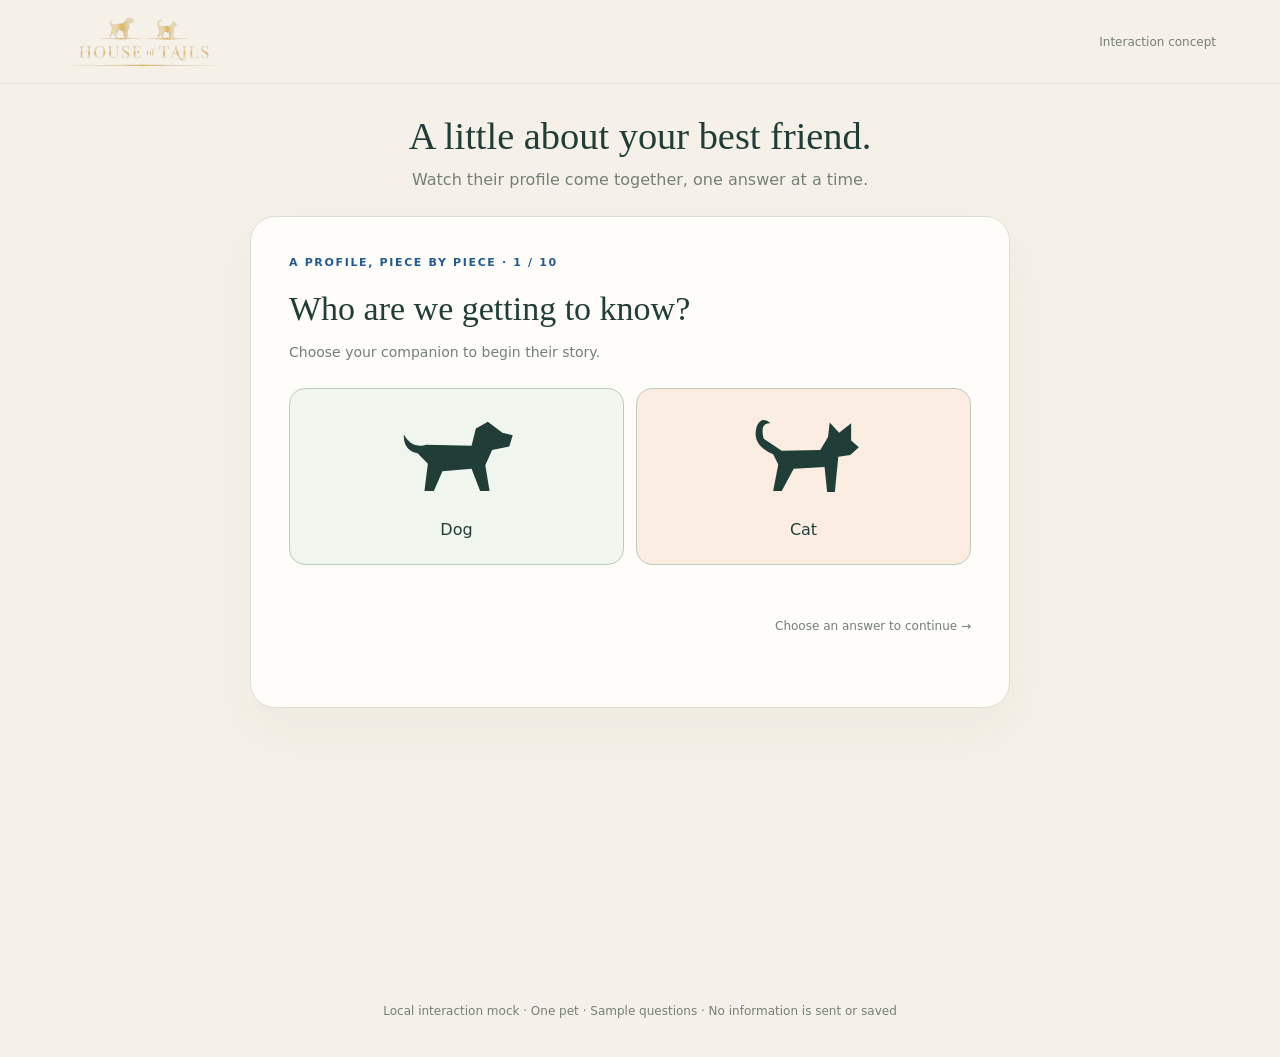
==== design-concepts/scroll-quiz-mock.html @ 5dd3662e "Publish scroll quiz interaction mock" ====
<!doctype html>
<html lang="en">
<meta charset="utf-8">
<meta name="viewport" content="width=device-width,initial-scale=1">
<title>House of Tails — A profile, piece by piece</title>
<style>
:root{--ink:#203e37;--muted:#738078;--blue:#205993;--paper:#fffdf9;--line:#d8dfd5;--ease:cubic-bezier(.22,.8,.25,1)}
*{box-sizing:border-box}body{margin:0;background:#f6f1e8;color:var(--ink);font:16px/1.5 system-ui,sans-serif}button,input,select{font:inherit}button{cursor:pointer}button:disabled{cursor:default}button:focus-visible,input:focus-visible,select:focus-visible{outline:3px solid #8aafd0;outline-offset:4px}header{height:84px;display:flex;align-items:center;justify-content:space-between;padding:16px 5vw;border-bottom:1px solid #e4dfd5}header img{width:160px}header span{font-size:12px;color:var(--muted)}h1,h2{font:400 36px/1.15 Georgia,serif;margin:0}h1{font-size:clamp(28px,3vw,42px)}.intro{text-align:center;padding:30px 16px 24px}.intro p{color:var(--muted);margin:10px 0 0}.layout{display:grid;grid-template-columns:240px minmax(0,760px);gap:32px;max-width:1100px;margin:0 auto;padding:0 24px 50px;align-items:start}.rail-title{font-size:11px;letter-spacing:.14em;text-transform:uppercase;color:var(--muted);margin:0 0 12px}.tiles{display:grid;gap:7px}.tile{position:relative;display:flex;align-items:center;gap:10px;text-align:left;border:1px solid transparent;border-radius:13px;padding:10px 12px;background:transparent;color:var(--muted);min-height:51px;transition:background .4s,border-color .4s}.tile.current{background:#edece4;border-color:#d1d9cd;color:var(--ink)}.tile.complete{background:#fffdf9;border-color:var(--line);color:var(--ink)}.number{display:grid;place-items:center;width:25px;height:25px;border:1px solid #c9d2c6;border-radius:50%;flex-shrink:0;font-size:11px}.complete .number{background:#dfeee1;color:#356b4c;border-color:#dfeee1}.tile strong{display:block;font-size:12px;font-weight:650}.tile small{display:block;font-size:12px;max-width:162px;overflow:hidden;text-overflow:ellipsis;white-space:nowrap}.tile:not(.complete) small{display:none}.stage{position:relative;min-height:450px}.card{position:relative;width:100%;background:var(--paper);border:1px solid var(--line);border-radius:25px;padding:38px;box-shadow:0 22px 55px #203e370b;transform-origin:top left;will-change:transform,opacity}.eyebrow{font-size:11px;text-transform:uppercase;letter-spacing:.15em;color:var(--blue);margin:0 0 17px;font-weight:750}.card h2{font-size:clamp(25px,3vw,34px);max-width:590px}.help{color:var(--muted);font-size:14px;margin:14px 0 25px}.choices{display:grid;grid-template-columns:1fr 1fr;gap:12px}.choice{border:1px solid #bdcbbd;border-radius:16px;background:#f0f5ed;padding:22px;color:var(--ink);min-height:78px;transition:transform .2s,box-shadow .2s,background .2s}.choice:nth-child(even){background:#fbede1}.choice:hover{transform:translateY(-3px);box-shadow:0 9px 20px #203e3710}.choice.selected{border:2px solid var(--blue);background:#e7eff8}.species svg{width:120px;height:95px;display:block;margin:auto auto 12px;fill:var(--ink)}.field{display:block;font-size:13px;font-weight:650;margin:20px 0}.field input,.field select{display:block;width:100%;padding:14px;border-radius:10px;border:1px solid #aab9ac;background:white;color:var(--ink);margin-top:8px}.actions{display:flex;align-items:center;justify-content:space-between;gap:12px;margin-top:28px}.next,.restart{padding:13px 22px;border:0;border-radius:11px;background:var(--blue);color:white;font-weight:700}.back{border:0;background:transparent;color:var(--muted);padding:12px 0}.hint{font-size:12px;color:var(--muted);margin:18px 0 0}.error{color:#9a4133;font-size:13px;min-height:20px;margin:8px 0 0}.paw-stamp{position:absolute;right:8px;top:-14px;width:35px;height:35px;fill:#476f56;pointer-events:none;z-index:5}.progress{height:3px;background:#dedfd3;margin:18px 0 8px;border-radius:8px;overflow:hidden}.progress i{display:block;height:100%;background:#88a889;transition:width .65s var(--ease)}#count{font-size:12px;color:var(--muted)}.review{display:grid;grid-template-columns:1fr 1.4fr;gap:8px;font-size:14px;margin:22px 0}.review dt{color:var(--muted)}.review dd{margin:0}.review-note{padding:16px;background:#edf3ed;border-radius:12px;font-size:14px}.rail-note{font-size:11px;color:var(--muted);margin-top:15px}.footer{font-size:12px;color:var(--muted);text-align:center;padding:10px 20px 25px}button[aria-disabled=true]{cursor:default}
@media(max-width:760px){header{height:64px}header img{width:125px}.intro{padding:22px 16px}.intro p{font-size:13px}.layout{display:flex;flex-direction:column;padding:0 16px 30px;gap:18px}.rail{width:100%}.rail-title,.rail-note{display:none}.tiles{display:flex;overflow-x:auto;gap:7px;padding:4px 0 8px}.tile{flex:0 0 115px;padding:8px;min-height:58px}.tile small{max-width:68px}.tile strong{font-size:11px}.progress{margin:4px 0}.stage{width:100%;min-height:440px}.card{padding:25px 22px}.species svg{width:85px;height:75px}.choice{padding:15px}.help{font-size:13px}.hint{font-size:11px}.card h2{font-size:27px}}
@media(prefers-reduced-motion:reduce){*,*::before,*::after{animation:none!important;transition:none!important;scroll-behavior:auto!important}}
.is-intro .rail{visibility:hidden;pointer-events:none}
.is-intro .stage{transform:translateX(-136px)}
@media(max-width:760px){.is-intro .rail{display:none}.is-intro .stage{transform:none}}
</style>
<header><img src="../house-of-tails-breed-science-theme/assets/house-of-tails-logo-primary-dog-cat-horizontal.svg" alt="House of Tails"><span>Interaction concept</span></header>
<div class="intro"><h1>A little about your best friend.</h1><p>Watch their profile come together, one answer at a time.</p></div>
<main class="layout is-intro"><aside class="rail" aria-label="Your answers"><p class="rail-title">Your pet's story</p><nav class="tiles" id="tiles" aria-label="Questions"></nav><div class="progress"><i id="fill"></i></div><span id="count" aria-live="polite"></span><p class="rail-note">Your answers collect here. Select any completed tile to make a change.</p></aside><div class="stage" id="stage"></div></main>
<p class="footer">Local interaction mock · One pet · Sample questions · No information is sent or saved</p>
<script>
const questions=[
 {key:'species',title:'Pet type',heading:'Who are we getting to know?',help:'Choose your companion to begin their story.',options:['Dog','Cat']},
 {key:'name',title:'Name',heading:'What should we call them?',help:'Every good story starts with a name.',type:'text',placeholder:'Your pet’s name'},
 {key:'sex',title:'Sex',heading:'Is {pet} male or female?',help:'A little more about your companion.',options:['Male','Female']},
 {key:'age',title:'Age',heading:'How old is {pet}?',help:'For this concept, enter their age in years.',type:'number',placeholder:'Age in years'},
 {key:'breed',title:'Breed',heading:'What breed is {pet}?',help:'This prototype uses a short sample list.',type:'breed'},
 {key:'weight',title:'Weight',heading:'How much does {pet} weigh?',help:'Enter their weight in pounds for this concept.',type:'number',placeholder:'Weight in lb'},
 {key:'neutered',title:'Spayed / neutered',heading:'Has {pet} been spayed or neutered?',help:'Choose whichever answer fits.',options:['Yes','No','Not sure']},
 {key:'body',title:'Body condition',heading:'How would you describe {pet}?',help:'Placeholder choices for the interaction mock; the real quiz uses the body-condition illustrations.',options:['Lean','Ideal','Above ideal']},
 {key:'conditions',title:'Conditions',heading:'Any diagnosed conditions?',help:'Sample choices only. Select all that apply, then continue.',options:['None','Joint condition','Digestive condition','Other'],multiple:true},
 {key:'medications',title:'Medications',heading:'Does {pet} take medication?',help:'A short sample for this concept.',options:['No medication','Yes','Not sure']}
];
const answers={},stage=document.querySelector('#stage'),tiles=document.querySelector('#tiles');let current=0,busy=false;
const reduced=()=>matchMedia('(prefers-reduced-motion: reduce)').matches;
const escape=s=>String(s).replace(/[&<>"']/g,c=>({'&':'&amp;','<':'&lt;','>':'&gt;','"':'&quot;',"'":'&#39;'}[c]));
const animal=s=>s==='Dog'?'<svg viewBox="0 0 140 100" aria-hidden="true"><path d="M24 44Q7 40 8 22Q17 39 34 34L87 35L92 15L106 7L123 20L135 23L131 36L111 40L103 58L108 88L97 88L87 62L53 65L43 88L32 88L36 56Z"/></svg>':'<svg viewBox="0 0 140 100" aria-hidden="true"><path d="M34 45Q8 34 15 12Q21 0 31 9Q18 8 23 27L44 41L89 40L98 25L100 8L111 20L125 9L125 29L134 37L124 46L110 48L106 89L97 89L94 60L58 62L44 88L34 88L40 57Z"/></svg>';
function renderRail(){tiles.innerHTML=questions.map((q,i)=>'<button type="button" class="tile '+(answers[q.key]!==undefined?'complete ':'')+(i===current?'current':'')+'" data-go="'+i+'" aria-disabled="'+(answers[q.key]===undefined&&i!==current)+'" '+(i===current?'aria-current="step"':'')+'><span class="number">'+(answers[q.key]!==undefined?'✓':i+1)+'</span><span><strong>'+q.title+'</strong><small>'+escape(answers[q.key]??'')+'</small></span></button>').join('');document.querySelector('#fill').style.width=Object.keys(answers).length/questions.length*100+'%';document.querySelector('#count').textContent=Object.keys(answers).length+' of '+questions.length+' answers collected';}
function makeCard(index){const el=document.createElement('section');el.className='card';if(index===questions.length){el.innerHTML='<p class="eyebrow">Their story, together</p><h2>'+escape(answers.name||'Your pet')+'’s profile</h2><dl class="review">'+questions.map(q=>'<dt>'+q.title+'</dt><dd>'+escape(answers[q.key])+'</dd>').join('')+'</dl><p class="review-note">You can revisit any answer on the left before finishing.</p><form><label class="field">Email address<input type="email" required placeholder="you@example.com" autocomplete="email"></label><div class="actions"><button type="button" class="back" data-back>← Back</button><button class="next">Finish preview</button></div><p class="hint">This demo does not submit your email or calculate a recommendation.</p></form>';el.querySelector('form').onsubmit=e=>{e.preventDefault();el.querySelector('form').innerHTML='<p class="review-note" role="status">✓ Preview complete. Your pet’s story is ready.</p><button type="button" class="restart">Try again</button>';el.querySelector('.restart').onclick=()=>location.reload();};}
else{const q=questions[index],value=answers[q.key];let controls='';if(q.options)controls='<div class="choices">'+q.options.map(o=>'<button type="button" class="choice '+(q.key==='species'?'species ':'')+((q.multiple?value?.split(', ').includes(o):value===o)?'selected':'')+'" aria-pressed="'+Boolean(q.multiple?value?.split(', ').includes(o):value===o)+'" data-choice="'+o+'">'+(q.key==='species'?animal(o):'')+o+'</button>').join('')+'</div>';else if(q.type==='breed')controls='<label class="field">Breed<select required><option value="">Choose a breed</option>'+((answers.species==='Cat')?['Persian','Siamese','Domestic shorthair','Mixed / unknown']:['Golden Retriever','Labrador Retriever','Beagle','Mixed / unknown']).map(o=>'<option '+(value===o?'selected':'')+'>'+o+'</option>').join('')+'</select></label>';else controls='<label class="field">'+q.title+'<input required type="'+q.type+'" '+(q.type==='number'?'min="'+(q.key==='weight'?'0.1':'0')+'" max="'+(q.key==='age'?'40':'300')+'" step="0.1"':'maxlength="60"')+' value="'+escape(value??'')+'" placeholder="'+q.placeholder+'"></label>';el.innerHTML='<p class="eyebrow">A profile, piece by piece · '+(index+1)+' / '+questions.length+'</p><h2>'+escape(q.heading.replace('{pet}',answers.name||'your pet'))+'</h2><p class="help">'+q.help+'</p><form>'+controls+'<div class="actions"><button class="back" type="button" data-back '+(index===0?'style="visibility:hidden"':'')+'>← Back</button>'+(!q.options||q.multiple?'<button class="next">Continue →</button>':'<span class="hint">Choose an answer to continue →</span>')+'</div><p class="error" role="status"></p></form>';
el.querySelectorAll('[data-choice]').forEach(b=>b.onclick=()=>{if(busy)return;if(q.multiple){if(b.dataset.choice==='None')el.querySelectorAll('.selected').forEach(x=>x.classList.remove('selected'));else el.querySelector('[data-choice="None"]').classList.remove('selected');b.classList.toggle('selected');el.querySelectorAll('[data-choice]').forEach(x=>x.setAttribute('aria-pressed',x.classList.contains('selected')));}else{b.classList.add('selected');b.setAttribute('aria-pressed','true');advance(b.dataset.choice);}});el.querySelector('form').onsubmit=e=>{e.preventDefault();if(busy)return;const v=q.multiple?Array.from(el.querySelectorAll('.selected')).map(b=>b.dataset.choice).join(', '):el.querySelector('input,select').value.trim();if(!v){el.querySelector('.error').textContent='Choose or enter an answer to continue.';return;}advance(v);};}el.querySelector('[data-back]')?.addEventListener('click',()=>navigate(Math.max(0,current-1)));return el;}
async function move(next,dock){
  if(busy)return;
  busy=true;
  const old=stage.firstElementChild;
  old.inert=true;
  const start=old.getBoundingClientRect();
  const layout=document.querySelector('.layout');
  const first=layout.classList.contains('is-intro');
  layout.classList.remove('is-intro');
  const incoming=makeCard(next);
  incoming.style.visibility='hidden';
  incoming.style.position='absolute';
  incoming.style.top='0';
  stage.append(incoming);
  const targetHeight=incoming.getBoundingClientRect().height;
  stage.style.minHeight=Math.max(start.height,targetHeight)+'px';
  current=next;
  renderRail();
  const tile=dock===undefined?null:tiles.children[dock];
  const end=tile?.getBoundingClientRect();
  if(!reduced()){
    // Keep a solid, viewport-positioned copy above both destinations.
    // Its outline travels all the way to the tile before the handoff.
    const flying=old.cloneNode(true);
    flying.querySelectorAll('[id]').forEach(el=>el.removeAttribute('id'));
    flying.inert=true;
    flying.setAttribute('aria-hidden','true');
    Object.assign(flying.style,{
      position:'fixed',left:start.left+'px',top:start.top+'px',
      width:start.width+'px',height:start.height+'px',margin:'0',
      zIndex:'100',overflow:'hidden',pointerEvents:'none',transformOrigin:'top left'
    });
    document.body.append(flying);
    old.style.visibility='hidden';
    if(tile)tile.style.visibility='hidden';
    if(first)document.querySelector('.rail').animate(
      [{opacity:0},{opacity:1}],
      {duration:500,delay:220,fill:'both'}
    );
    incoming.style.visibility='';
    const travel=end
      ? flying.animate([
          {transform:'none',opacity:1},
          {transform:'translate('+(end.left-start.left)+'px,'+(end.top-start.top)+'px) scale('+(end.width/start.width)+','+(end.height/start.height)+')',opacity:1}
        ],{duration:900,easing:'cubic-bezier(.45,0,.2,1)',fill:'forwards'})
      : flying.animate([{opacity:1,transform:'none'},{opacity:0,transform:'translateX(30px)'}],
        {duration:450,easing:'ease-in-out',fill:'forwards'});
    const entry=incoming.animate([
      {opacity:0,transform:'translateX(40px) scale(.98)'},
      {opacity:1,transform:'none'}
    ],{duration:650,delay:end?340:120,easing:'cubic-bezier(.22,.8,.25,1)',fill:'both'});
    await travel.finished;
    if(tile){
      tile.style.visibility='';
      // Crossfade only after the moving card occupies the tile's exact bounds.
      await Promise.all([
        flying.animate([{opacity:1},{opacity:0}],{duration:140,fill:'forwards'}).finished,
        tile.animate([{opacity:0},{opacity:1}],{duration:140,fill:'both'}).finished
      ]);
      const paw=document.createElementNS('http://www.w3.org/2000/svg','svg');
      paw.classList.add('paw-stamp');paw.setAttribute('viewBox','0 0 40 40');
      paw.innerHTML='<ellipse cx="20" cy="27" rx="11" ry="8"/><ellipse cx="7" cy="17" rx="4" ry="6"/><ellipse cx="15" cy="9" rx="4" ry="6"/><ellipse cx="25" cy="9" rx="4" ry="6"/><ellipse cx="33" cy="17" rx="4" ry="6"/>';
      tile.append(paw);
      paw.animate([{opacity:0,transform:'translateY(-12px)'},{opacity:1,transform:'translateY(3px)',offset:.4},{opacity:0,transform:'translateY(-4px)'}],{duration:600}).finished.then(()=>paw.remove());
    }
    flying.remove();
    await entry.finished;
  }else incoming.style.visibility='';
  old.remove();
  incoming.style.position='relative';
  incoming.style.top='';
  stage.style.minHeight=targetHeight+'px';
  busy=false;
}
function advance(value){const index=current,q=questions[index];if(q.key==='species'&&answers.species&&answers.species!==value)delete answers.breed;answers[q.key]=value;const missing=questions.findIndex((item,i)=>i>index&&answers[item.key]===undefined);move(missing<0?questions.length:missing,index);}
function navigate(i){if(!busy&&(answers[questions[i]?.key]!==undefined||i===current))move(i);}
tiles.addEventListener('click',e=>{const b=e.target.closest('[data-go]');if(b)navigate(Number(b.dataset.go));});renderRail();stage.append(makeCard(0));
</script>
</html>
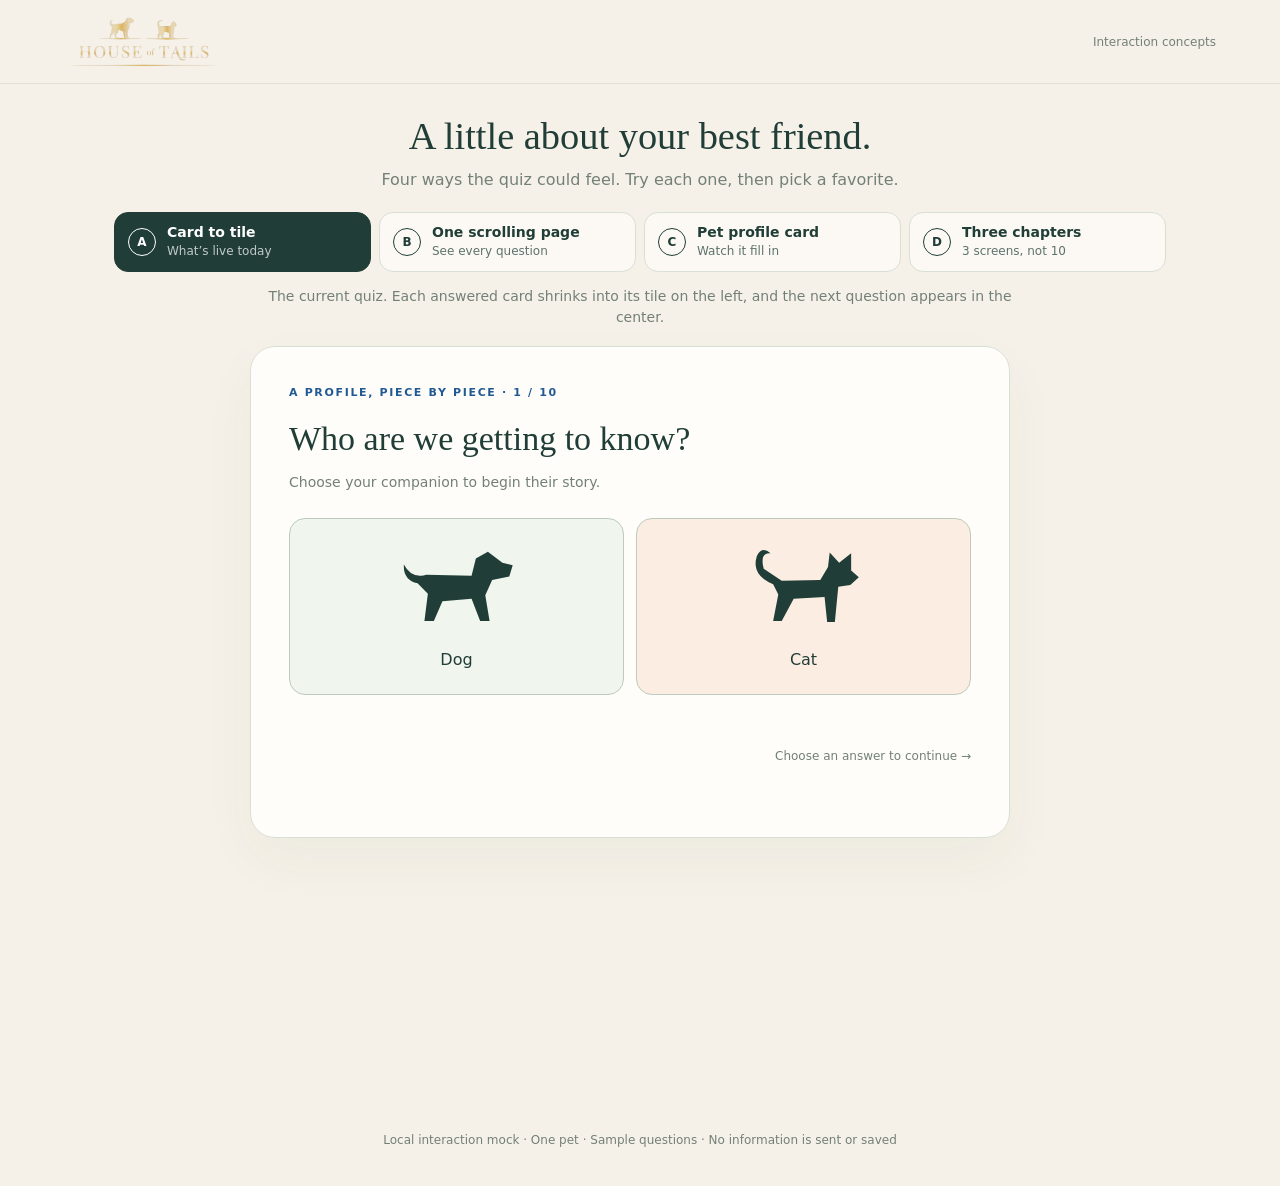
==== commit 72075853: "Add four quiz interaction concepts as tabs for review Co-Authored-By: Claude Opus 5.5 <noreply@anthr" ====
--- a/design-concepts/scroll-quiz-mock.html
+++ b/design-concepts/scroll-quiz-mock.html
@@ -2,22 +2,118 @@
 <html lang="en">
 <meta charset="utf-8">
 <meta name="viewport" content="width=device-width,initial-scale=1">
-<title>House of Tails — A profile, piece by piece</title>
+<title>House of Tails — Quiz concepts</title>
 <style>
 :root{--ink:#203e37;--muted:#738078;--blue:#205993;--paper:#fffdf9;--line:#d8dfd5;--ease:cubic-bezier(.22,.8,.25,1)}
-*{box-sizing:border-box}body{margin:0;background:#f6f1e8;color:var(--ink);font:16px/1.5 system-ui,sans-serif}button,input,select{font:inherit}button{cursor:pointer}button:disabled{cursor:default}button:focus-visible,input:focus-visible,select:focus-visible{outline:3px solid #8aafd0;outline-offset:4px}header{height:84px;display:flex;align-items:center;justify-content:space-between;padding:16px 5vw;border-bottom:1px solid #e4dfd5}header img{width:160px}header span{font-size:12px;color:var(--muted)}h1,h2{font:400 36px/1.15 Georgia,serif;margin:0}h1{font-size:clamp(28px,3vw,42px)}.intro{text-align:center;padding:30px 16px 24px}.intro p{color:var(--muted);margin:10px 0 0}.layout{display:grid;grid-template-columns:240px minmax(0,760px);gap:32px;max-width:1100px;margin:0 auto;padding:0 24px 50px;align-items:start}.rail-title{font-size:11px;letter-spacing:.14em;text-transform:uppercase;color:var(--muted);margin:0 0 12px}.tiles{display:grid;gap:7px}.tile{position:relative;display:flex;align-items:center;gap:10px;text-align:left;border:1px solid transparent;border-radius:13px;padding:10px 12px;background:transparent;color:var(--muted);min-height:51px;transition:background .4s,border-color .4s}.tile.current{background:#edece4;border-color:#d1d9cd;color:var(--ink)}.tile.complete{background:#fffdf9;border-color:var(--line);color:var(--ink)}.number{display:grid;place-items:center;width:25px;height:25px;border:1px solid #c9d2c6;border-radius:50%;flex-shrink:0;font-size:11px}.complete .number{background:#dfeee1;color:#356b4c;border-color:#dfeee1}.tile strong{display:block;font-size:12px;font-weight:650}.tile small{display:block;font-size:12px;max-width:162px;overflow:hidden;text-overflow:ellipsis;white-space:nowrap}.tile:not(.complete) small{display:none}.stage{position:relative;min-height:450px}.card{position:relative;width:100%;background:var(--paper);border:1px solid var(--line);border-radius:25px;padding:38px;box-shadow:0 22px 55px #203e370b;transform-origin:top left;will-change:transform,opacity}.eyebrow{font-size:11px;text-transform:uppercase;letter-spacing:.15em;color:var(--blue);margin:0 0 17px;font-weight:750}.card h2{font-size:clamp(25px,3vw,34px);max-width:590px}.help{color:var(--muted);font-size:14px;margin:14px 0 25px}.choices{display:grid;grid-template-columns:1fr 1fr;gap:12px}.choice{border:1px solid #bdcbbd;border-radius:16px;background:#f0f5ed;padding:22px;color:var(--ink);min-height:78px;transition:transform .2s,box-shadow .2s,background .2s}.choice:nth-child(even){background:#fbede1}.choice:hover{transform:translateY(-3px);box-shadow:0 9px 20px #203e3710}.choice.selected{border:2px solid var(--blue);background:#e7eff8}.species svg{width:120px;height:95px;display:block;margin:auto auto 12px;fill:var(--ink)}.field{display:block;font-size:13px;font-weight:650;margin:20px 0}.field input,.field select{display:block;width:100%;padding:14px;border-radius:10px;border:1px solid #aab9ac;background:white;color:var(--ink);margin-top:8px}.actions{display:flex;align-items:center;justify-content:space-between;gap:12px;margin-top:28px}.next,.restart{padding:13px 22px;border:0;border-radius:11px;background:var(--blue);color:white;font-weight:700}.back{border:0;background:transparent;color:var(--muted);padding:12px 0}.hint{font-size:12px;color:var(--muted);margin:18px 0 0}.error{color:#9a4133;font-size:13px;min-height:20px;margin:8px 0 0}.paw-stamp{position:absolute;right:8px;top:-14px;width:35px;height:35px;fill:#476f56;pointer-events:none;z-index:5}.progress{height:3px;background:#dedfd3;margin:18px 0 8px;border-radius:8px;overflow:hidden}.progress i{display:block;height:100%;background:#88a889;transition:width .65s var(--ease)}#count{font-size:12px;color:var(--muted)}.review{display:grid;grid-template-columns:1fr 1.4fr;gap:8px;font-size:14px;margin:22px 0}.review dt{color:var(--muted)}.review dd{margin:0}.review-note{padding:16px;background:#edf3ed;border-radius:12px;font-size:14px}.rail-note{font-size:11px;color:var(--muted);margin-top:15px}.footer{font-size:12px;color:var(--muted);text-align:center;padding:10px 20px 25px}button[aria-disabled=true]{cursor:default}
-@media(max-width:760px){header{height:64px}header img{width:125px}.intro{padding:22px 16px}.intro p{font-size:13px}.layout{display:flex;flex-direction:column;padding:0 16px 30px;gap:18px}.rail{width:100%}.rail-title,.rail-note{display:none}.tiles{display:flex;overflow-x:auto;gap:7px;padding:4px 0 8px}.tile{flex:0 0 115px;padding:8px;min-height:58px}.tile small{max-width:68px}.tile strong{font-size:11px}.progress{margin:4px 0}.stage{width:100%;min-height:440px}.card{padding:25px 22px}.species svg{width:85px;height:75px}.choice{padding:15px}.help{font-size:13px}.hint{font-size:11px}.card h2{font-size:27px}}
-@media(prefers-reduced-motion:reduce){*,*::before,*::after{animation:none!important;transition:none!important;scroll-behavior:auto!important}}
+*{box-sizing:border-box}body{margin:0;background:#f6f1e8;color:var(--ink);font:16px/1.5 system-ui,sans-serif}button,input,select{font:inherit}button{cursor:pointer}button:disabled{cursor:default}button:focus-visible,input:focus-visible,select:focus-visible{outline:3px solid #8aafd0;outline-offset:4px}header{height:84px;display:flex;align-items:center;justify-content:space-between;padding:16px 5vw;border-bottom:1px solid #e4dfd5}header img{width:160px}header span{font-size:12px;color:var(--muted)}h1,h2{font:400 36px/1.15 Georgia,serif;margin:0}h1{font-size:clamp(28px,3vw,42px)}.intro{text-align:center;padding:30px 16px 20px}.intro p{color:var(--muted);margin:10px 0 0}.layout{display:grid;grid-template-columns:240px minmax(0,760px);gap:32px;max-width:1100px;margin:0 auto;padding:0 24px 50px;align-items:start}.rail-title{font-size:11px;letter-spacing:.14em;text-transform:uppercase;color:var(--muted);margin:0 0 12px}.tiles{display:grid;gap:7px}.tile{position:relative;display:flex;align-items:center;gap:10px;text-align:left;border:1px solid transparent;border-radius:13px;padding:10px 12px;background:transparent;color:var(--muted);min-height:51px;transition:background .4s,border-color .4s}.tile.current{background:#edece4;border-color:#d1d9cd;color:var(--ink)}.tile.complete{background:#fffdf9;border-color:var(--line);color:var(--ink)}.number{display:grid;place-items:center;width:25px;height:25px;border:1px solid #c9d2c6;border-radius:50%;flex-shrink:0;font-size:11px}.complete .number{background:#dfeee1;color:#356b4c;border-color:#dfeee1}.tile strong{display:block;font-size:12px;font-weight:650}.tile small{display:block;font-size:12px;max-width:162px;overflow:hidden;text-overflow:ellipsis;white-space:nowrap}.tile:not(.complete) small{display:none}.stage{position:relative;min-height:450px}.card{position:relative;width:100%;background:var(--paper);border:1px solid var(--line);border-radius:25px;padding:38px;box-shadow:0 22px 55px #203e370b;transform-origin:top left;will-change:transform,opacity}.eyebrow{font-size:11px;text-transform:uppercase;letter-spacing:.15em;color:var(--blue);margin:0 0 17px;font-weight:750}.card h2{font-size:clamp(25px,3vw,34px);max-width:590px}.help{color:var(--muted);font-size:14px;margin:14px 0 25px}.choices{display:grid;grid-template-columns:1fr 1fr;gap:12px}.choice{border:1px solid #bdcbbd;border-radius:16px;background:#f0f5ed;padding:22px;color:var(--ink);min-height:78px;transition:transform .2s,box-shadow .2s,background .2s,opacity .3s}.choice:nth-child(even){background:#fbede1}.choice:hover{transform:translateY(-3px);box-shadow:0 9px 20px #203e3710}.choice.selected{border:2px solid var(--blue);background:#e7eff8}.species svg{width:120px;height:95px;display:block;margin:auto auto 12px;fill:var(--ink)}.field{display:block;font-size:13px;font-weight:650;margin:20px 0}.field input,.field select{display:block;width:100%;padding:14px;border-radius:10px;border:1px solid #aab9ac;background:white;color:var(--ink);margin-top:8px}.actions{display:flex;align-items:center;justify-content:space-between;gap:12px;margin-top:28px}.next,.restart{padding:13px 22px;border:0;border-radius:11px;background:var(--blue);color:white;font-weight:700;transition:background .3s}.back{border:0;background:transparent;color:var(--muted);padding:12px 0}.hint{font-size:12px;color:var(--muted);margin:18px 0 0}.error{color:#9a4133;font-size:13px;min-height:20px;margin:8px 0 0}.paw-stamp{position:absolute;right:8px;top:-14px;width:35px;height:35px;fill:#476f56;pointer-events:none;z-index:5}.progress{height:3px;background:#dedfd3;margin:18px 0 8px;border-radius:8px;overflow:hidden}.progress i{display:block;width:0;height:100%;background:#88a889;transition:width .65s var(--ease)}.count{font-size:12px;color:var(--muted)}.review{display:grid;grid-template-columns:1fr 1.4fr;gap:8px;font-size:14px;margin:22px 0}.review dt{color:var(--muted)}.review dd{margin:0}.review-note{padding:16px;background:#edf3ed;border-radius:12px;font-size:14px}.rail-note{font-size:11px;color:var(--muted);margin-top:15px}.footer{font-size:12px;color:var(--muted);text-align:center;padding:10px 20px 25px}button[aria-disabled=true]{cursor:default}.sr{position:absolute;width:1px;height:1px;overflow:hidden;clip:rect(0 0 0 0);white-space:nowrap}
+@media(max-width:760px){header{height:64px}header img{width:125px}.intro{padding:22px 16px 14px}.intro p{font-size:13px}.layout{display:flex;flex-direction:column;padding:0 16px 30px;gap:18px}.rail{width:100%}.rail-title,.rail-note{display:none}.tiles{display:flex;overflow-x:auto;gap:7px;padding:4px 0 8px}.tile{flex:0 0 115px;padding:8px;min-height:58px}.tile small{max-width:68px}.tile strong{font-size:11px}.progress{margin:4px 0}.stage{width:100%;min-height:440px}.card{padding:25px 22px}.species svg{width:85px;height:75px}.choice{padding:15px}.help{font-size:13px}.hint{font-size:11px}.card h2{font-size:27px}}
 .is-intro .rail{visibility:hidden;pointer-events:none}
 .is-intro .stage{transform:translateX(-136px)}
 @media(max-width:760px){.is-intro .rail{display:none}.is-intro .stage{transform:none}}
+
+/* Concept tabs */
+.concepts{max-width:1100px;margin:0 auto;padding:0 24px 18px}
+.tabs{display:grid;grid-template-columns:repeat(4,1fr);gap:8px}
+.tab{display:flex;gap:11px;align-items:center;text-align:left;padding:11px 13px;border:1px solid var(--line);border-radius:14px;background:#fffdf9b3;color:var(--ink);transition:background .3s,color .3s,border-color .3s}
+.tab:hover{border-color:#b9c4b6}
+.tab[aria-selected=true]{background:var(--ink);border-color:var(--ink);color:#fff}
+.tab-letter{display:grid;place-items:center;width:28px;height:28px;border-radius:50%;border:1px solid currentColor;font-size:12px;font-weight:700;flex-shrink:0}
+.tab strong{display:block;font-size:14px;line-height:1.25}.tab small{display:block;font-size:12px;opacity:.72}
+.concept-note{margin:14px auto 0;max-width:760px;text-align:center;font-size:14px;color:var(--muted);min-height:42px}
+@media(max-width:760px){.concepts{padding:0 16px 12px}.tabs{grid-template-columns:1fr 1fr}.tab{padding:9px 10px;gap:8px}.tab-letter{width:24px;height:24px}.tab strong{font-size:13px}.tab small{font-size:11px}.concept-note{font-size:13px}}
+
+/* B — one scrolling page */
+.sp{max-width:1100px;margin:0 auto;padding:0 24px}
+.sp-bar{position:sticky;top:0;z-index:20;background:#f6f1e8e8;-webkit-backdrop-filter:blur(10px);backdrop-filter:blur(10px);padding:12px 0 4px;margin-bottom:10px}
+.sp-bar-in{display:flex;justify-content:space-between;gap:12px;font-size:13px}.sp-left{color:var(--muted)}
+.sp-bar .progress{margin:8px 0 4px}
+.sp-grid{display:grid;grid-template-columns:200px minmax(0,760px);gap:32px;align-items:start}
+.sp-index{position:sticky;top:78px}
+.sp-index ol{list-style:none;padding:0;margin:0;display:grid;gap:2px}
+.sp-index button{display:flex;gap:10px;align-items:center;width:100%;border:0;background:none;padding:7px 9px;border-radius:9px;color:var(--muted);font-size:13px;text-align:left;transition:background .3s,color .3s}
+.sp-index button:hover{background:#efece4}
+.sp-index .is-done{color:var(--ink)}.sp-index .is-active{background:#e9e8df;color:var(--ink);font-weight:650}
+.dot{width:9px;height:9px;border-radius:50%;border:1.5px solid #b7c2b4;flex-shrink:0;transition:background .3s,border-color .3s}
+.is-done .dot{background:#88a889;border-color:#88a889}.is-active .dot{border-color:var(--blue);background:#fff}
+.sp-list{display:grid;gap:18px;padding-bottom:45vh}
+.sq{--d:0;position:relative;background:var(--paper);border:1px solid var(--line);border-radius:22px;padding:28px 32px;transform-origin:50% 0;opacity:calc(1 - var(--d) * .45);transform:scale(calc(1 - var(--d) * .035));transition:border-color .4s,box-shadow .4s}
+.sq.active{border-color:#b8cadb;box-shadow:0 22px 55px #203e3716}
+.sq.locked{cursor:pointer;opacity:calc(.6 - var(--d) * .25);filter:blur(calc(var(--d) * 2.4px))}
+.sq.locked form{pointer-events:none}
+.sq h2{font-size:clamp(22px,2.6vw,30px)}
+.sq .help{margin:10px 0 18px}
+.sq-eye{display:flex;align-items:center;gap:9px;margin-bottom:12px}
+.sq-n{display:grid;place-items:center;width:22px;height:22px;border-radius:50%;border:1px solid currentColor;font-size:10px;letter-spacing:0}
+.sq-done{display:none;margin-left:auto;color:#356b4c;letter-spacing:.08em}
+.sq.done .sq-done{display:inline}
+.sq.done .choice:not(.selected){opacity:.5}
+.sq .actions{justify-content:flex-start;margin-top:18px}
+.sq .actions .hint{margin:0}
+.sq .card-final-inner .review-note{margin-top:14px}
+@media(max-width:760px){.sp{padding:0 16px}.sp-grid{display:block}.sp-index{display:none}.sq{padding:22px 20px}.sp-bar-in{font-size:12px}}
+@media(prefers-reduced-motion:reduce){.sq,.sq.locked{transform:none;filter:none}.sq.locked{opacity:.6}}
+
+/* C — pet profile card */
+.pc-layout{display:grid;grid-template-columns:290px minmax(0,720px);gap:32px;max-width:1100px;margin:0 auto;padding:0 24px 60px;align-items:start}
+.pc{position:sticky;top:18px;z-index:10;background:var(--paper);border:1px solid var(--line);border-radius:22px;padding:22px;box-shadow:0 18px 40px #203e370d}
+.pc-top{display:flex;gap:14px;align-items:center;padding-bottom:16px;border-bottom:1px dashed var(--line)}
+.pc-photo{width:64px;height:64px;border-radius:50%;background:#edf3ed;display:grid;place-items:center;border:0;padding:0;flex-shrink:0}
+.pc-photo svg{width:48px;height:36px;fill:var(--ink)}.pc-photo .paw{width:30px;height:30px;fill:#a9bdaa}
+.pc-kicker{font-size:10px;letter-spacing:.15em;text-transform:uppercase;color:var(--blue);font-weight:750;margin:0}
+.pc-name{display:block;border:0;background:none;padding:0;font:400 24px/1.2 Georgia,serif;color:var(--ink);text-align:left;min-height:29px}
+.pc-name:disabled{color:#a6afa6}
+.pc-fields{margin:12px 0 14px;display:grid;gap:2px}
+.pc-row{display:flex;justify-content:space-between;align-items:center;gap:10px;padding:7px 8px;border-radius:9px;font-size:13px}
+.pc-row dt{color:var(--muted)}.pc-row dd{margin:0;min-width:0}
+.pc-val{display:block;border:0;background:none;padding:2px 0;color:var(--ink);font-weight:650;text-align:right;max-width:150px;overflow:hidden;text-overflow:ellipsis;white-space:nowrap}
+.pc-row:not(.filled) .pc-val{width:64px;height:18px;color:transparent;border-bottom:1.5px dashed #cdd5ca}
+.pc-row.filled .pc-val{cursor:pointer}.pc-row.filled .pc-val:hover{color:var(--blue)}
+.pc-left{font-size:12px;color:var(--muted)}
+.pc .progress{margin:0 0 8px}
+.pc-stamp{position:absolute;right:16px;top:14px;transform:rotate(-9deg) scale(.5);opacity:0;border:2px solid #356b4c;color:#356b4c;border-radius:8px;padding:3px 8px;font-size:10px;font-weight:800;letter-spacing:.1em;text-transform:uppercase;transition:opacity .45s var(--ease),transform .45s var(--ease);pointer-events:none}
+.pc.complete .pc-stamp{opacity:1;transform:rotate(-9deg) scale(1)}
+.fly-chip{position:fixed;left:0;top:0;z-index:200;pointer-events:none;background:var(--blue);color:#fff;font-size:13px;font-weight:700;padding:6px 13px;border-radius:999px;box-shadow:0 10px 24px #20599340;white-space:nowrap;max-width:260px;overflow:hidden;text-overflow:ellipsis}
+.fly-chip.svgchip{background:none;box-shadow:none;padding:0}.fly-chip.svgchip svg{width:96px;height:70px;fill:var(--ink);display:block}
+.stage.pc-stage,.stage.cd-stage{min-height:0}
+@media(max-width:760px){.pc-layout{display:block;padding:0 16px 40px}.pc{top:0;margin-bottom:14px;padding:12px 14px;border-radius:16px}.pc-top{padding-bottom:10px}.pc-photo{width:46px;height:46px}.pc-photo svg{width:36px;height:27px}.pc-name{font-size:19px;min-height:23px}.pc-fields{display:flex;overflow-x:auto;gap:6px;margin:10px 0;scrollbar-width:none}.pc-row{flex:0 0 auto;flex-direction:column;align-items:flex-start;gap:0;border:1px solid var(--line);padding:4px 10px;font-size:11px}.pc-val{text-align:left;max-width:110px;font-size:12px}.pc-row:not(.filled) .pc-val{width:44px;height:16px}.pc-stamp{top:12px;right:12px}}
+
+/* D — three chapters */
+.cd{max-width:820px;margin:0 auto;padding:0 24px 60px}
+.cd-steps{list-style:none;display:grid;grid-template-columns:repeat(4,1fr);gap:12px;padding:0;margin:0 0 18px}
+.cd-steps button{width:100%;text-align:left;border:0;background:none;padding:4px 2px;color:var(--muted);transition:color .3s}
+.cd-steps button:not(:disabled):hover strong{text-decoration:underline}
+.cd-step-top{display:flex;gap:8px;align-items:center;font-size:13px}
+.cd-step-n{display:grid;place-items:center;width:22px;height:22px;border-radius:50%;border:1px solid currentColor;font-size:10px;flex-shrink:0;transition:background .3s,color .3s,border-color .3s}
+.cd-steps small{display:block;font-size:11px;margin:2px 0 0 30px}
+.cd-meter{display:block;height:4px;background:#dedfd3;border-radius:4px;margin-top:8px;overflow:hidden}.cd-meter i{display:block;width:0;height:100%;background:#88a889;transition:width .6s var(--ease)}
+.is-current button{color:var(--ink)}.is-current .cd-step-n{background:var(--blue);border-color:var(--blue);color:#fff}
+.is-done button{color:var(--ink)}.is-done .cd-step-n{background:#dfeee1;border-color:#dfeee1;color:#356b4c}
+.cd-field{position:relative;padding:15px 16px 4px;border-radius:15px;border:1px solid transparent;transition:background .35s,border-color .35s}
+.cd-field+.cd-field{margin-top:4px}
+.cd-field.next{background:#f2f6f9;border-color:#cfdce8}
+.cd-q{display:flex;gap:10px;align-items:center;font-weight:650;font-size:15px;margin-bottom:10px}
+.cd-check{display:grid;place-items:center;width:22px;height:22px;border-radius:50%;border:1.5px solid #c9d2c6;font-size:11px;color:transparent;flex-shrink:0;transition:background .3s,border-color .3s,color .3s}
+.cd-field.done .cd-check{background:#dfeee1;border-color:#dfeee1;color:#356b4c}
+.cd .field{margin:0}.cd .field input,.cd .field select{margin-top:0;padding:12px 14px}
+.cd .error{min-height:18px;margin:4px 0 0}
+.pills{display:flex;flex-wrap:wrap;gap:8px}
+.pills .choice{display:inline-flex;align-items:center;min-height:0;padding:10px 17px;border-radius:999px;background:#fff}
+.pills .choice:nth-child(even){background:#fff}.pills .choice:hover{transform:translateY(-1px)}
+.pills .choice.selected{background:#e7eff8}
+.pills .species svg{width:34px;height:25px;display:inline-block;margin:0 8px 0 0}
+.cd .actions{margin-top:20px}.cd-count{font-size:12px;color:var(--muted);margin-left:auto}
+.cd .next[aria-disabled=true]{background:#9fb3c9}
+@media(max-width:760px){.cd{padding:0 16px 40px}.cd-steps{gap:8px}.cd-steps small{display:none}.cd-step-top{font-size:11px;gap:5px}.cd-step-n{width:19px;height:19px}.cd-field{padding:12px 10px 2px}}
+
+@media(prefers-reduced-motion:reduce){*,*::before,*::after{animation:none!important;transition:none!important;scroll-behavior:auto!important}}
 </style>
-<header><img src="../house-of-tails-breed-science-theme/assets/house-of-tails-logo-primary-dog-cat-horizontal.svg" alt="House of Tails"><span>Interaction concept</span></header>
-<div class="intro"><h1>A little about your best friend.</h1><p>Watch their profile come together, one answer at a time.</p></div>
-<main class="layout is-intro"><aside class="rail" aria-label="Your answers"><p class="rail-title">Your pet's story</p><nav class="tiles" id="tiles" aria-label="Questions"></nav><div class="progress"><i id="fill"></i></div><span id="count" aria-live="polite"></span><p class="rail-note">Your answers collect here. Select any completed tile to make a change.</p></aside><div class="stage" id="stage"></div></main>
+<header><img src="../house-of-tails-breed-science-theme/assets/house-of-tails-logo-primary-dog-cat-horizontal.svg" alt="House of Tails"><span>Interaction concepts</span></header>
+<div class="intro"><h1>A little about your best friend.</h1><p>Four ways the quiz could feel. Try each one, then pick a favorite.</p></div>
+<div class="concepts"><div class="tabs" role="tablist" aria-label="Quiz concepts"></div><p class="concept-note" id="note" aria-live="polite"></p></div>
+<div id="panel" role="tabpanel"></div>
 <p class="footer">Local interaction mock · One pet · Sample questions · No information is sent or saved</p>
 <script>
-const questions=[
+const Q=[
  {key:'species',title:'Pet type',heading:'Who are we getting to know?',help:'Choose your companion to begin their story.',options:['Dog','Cat']},
  {key:'name',title:'Name',heading:'What should we call them?',help:'Every good story starts with a name.',type:'text',placeholder:'Your pet’s name'},
  {key:'sex',title:'Sex',heading:'Is {pet} male or female?',help:'A little more about your companion.',options:['Male','Female']},
@@ -29,90 +125,287 @@
  {key:'conditions',title:'Conditions',heading:'Any diagnosed conditions?',help:'Sample choices only. Select all that apply, then continue.',options:['None','Joint condition','Digestive condition','Other'],multiple:true},
  {key:'medications',title:'Medications',heading:'Does {pet} take medication?',help:'A short sample for this concept.',options:['No medication','Yes','Not sure']}
 ];
-const answers={},stage=document.querySelector('#stage'),tiles=document.querySelector('#tiles');let current=0,busy=false;
+const EASE='cubic-bezier(.22,.8,.25,1)';
 const reduced=()=>matchMedia('(prefers-reduced-motion: reduce)').matches;
 const escape=s=>String(s).replace(/[&<>"']/g,c=>({'&':'&amp;','<':'&lt;','>':'&gt;','"':'&quot;',"'":'&#39;'}[c]));
 const animal=s=>s==='Dog'?'<svg viewBox="0 0 140 100" aria-hidden="true"><path d="M24 44Q7 40 8 22Q17 39 34 34L87 35L92 15L106 7L123 20L135 23L131 36L111 40L103 58L108 88L97 88L87 62L53 65L43 88L32 88L36 56Z"/></svg>':'<svg viewBox="0 0 140 100" aria-hidden="true"><path d="M34 45Q8 34 15 12Q21 0 31 9Q18 8 23 27L44 41L89 40L98 25L100 8L111 20L125 9L125 29L134 37L124 46L110 48L106 89L97 89L94 60L58 62L44 88L34 88L40 57Z"/></svg>';
-function renderRail(){tiles.innerHTML=questions.map((q,i)=>'<button type="button" class="tile '+(answers[q.key]!==undefined?'complete ':'')+(i===current?'current':'')+'" data-go="'+i+'" aria-disabled="'+(answers[q.key]===undefined&&i!==current)+'" '+(i===current?'aria-current="step"':'')+'><span class="number">'+(answers[q.key]!==undefined?'✓':i+1)+'</span><span><strong>'+q.title+'</strong><small>'+escape(answers[q.key]??'')+'</small></span></button>').join('');document.querySelector('#fill').style.width=Object.keys(answers).length/questions.length*100+'%';document.querySelector('#count').textContent=Object.keys(answers).length+' of '+questions.length+' answers collected';}
-function makeCard(index){const el=document.createElement('section');el.className='card';if(index===questions.length){el.innerHTML='<p class="eyebrow">Their story, together</p><h2>'+escape(answers.name||'Your pet')+'’s profile</h2><dl class="review">'+questions.map(q=>'<dt>'+q.title+'</dt><dd>'+escape(answers[q.key])+'</dd>').join('')+'</dl><p class="review-note">You can revisit any answer on the left before finishing.</p><form><label class="field">Email address<input type="email" required placeholder="you@example.com" autocomplete="email"></label><div class="actions"><button type="button" class="back" data-back>← Back</button><button class="next">Finish preview</button></div><p class="hint">This demo does not submit your email or calculate a recommendation.</p></form>';el.querySelector('form').onsubmit=e=>{e.preventDefault();el.querySelector('form').innerHTML='<p class="review-note" role="status">✓ Preview complete. Your pet’s story is ready.</p><button type="button" class="restart">Try again</button>';el.querySelector('.restart').onclick=()=>location.reload();};}
-else{const q=questions[index],value=answers[q.key];let controls='';if(q.options)controls='<div class="choices">'+q.options.map(o=>'<button type="button" class="choice '+(q.key==='species'?'species ':'')+((q.multiple?value?.split(', ').includes(o):value===o)?'selected':'')+'" aria-pressed="'+Boolean(q.multiple?value?.split(', ').includes(o):value===o)+'" data-choice="'+o+'">'+(q.key==='species'?animal(o):'')+o+'</button>').join('')+'</div>';else if(q.type==='breed')controls='<label class="field">Breed<select required><option value="">Choose a breed</option>'+((answers.species==='Cat')?['Persian','Siamese','Domestic shorthair','Mixed / unknown']:['Golden Retriever','Labrador Retriever','Beagle','Mixed / unknown']).map(o=>'<option '+(value===o?'selected':'')+'>'+o+'</option>').join('')+'</select></label>';else controls='<label class="field">'+q.title+'<input required type="'+q.type+'" '+(q.type==='number'?'min="'+(q.key==='weight'?'0.1':'0')+'" max="'+(q.key==='age'?'40':'300')+'" step="0.1"':'maxlength="60"')+' value="'+escape(value??'')+'" placeholder="'+q.placeholder+'"></label>';el.innerHTML='<p class="eyebrow">A profile, piece by piece · '+(index+1)+' / '+questions.length+'</p><h2>'+escape(q.heading.replace('{pet}',answers.name||'your pet'))+'</h2><p class="help">'+q.help+'</p><form>'+controls+'<div class="actions"><button class="back" type="button" data-back '+(index===0?'style="visibility:hidden"':'')+'>← Back</button>'+(!q.options||q.multiple?'<button class="next">Continue →</button>':'<span class="hint">Choose an answer to continue →</span>')+'</div><p class="error" role="status"></p></form>';
-el.querySelectorAll('[data-choice]').forEach(b=>b.onclick=()=>{if(busy)return;if(q.multiple){if(b.dataset.choice==='None')el.querySelectorAll('.selected').forEach(x=>x.classList.remove('selected'));else el.querySelector('[data-choice="None"]').classList.remove('selected');b.classList.toggle('selected');el.querySelectorAll('[data-choice]').forEach(x=>x.setAttribute('aria-pressed',x.classList.contains('selected')));}else{b.classList.add('selected');b.setAttribute('aria-pressed','true');advance(b.dataset.choice);}});el.querySelector('form').onsubmit=e=>{e.preventDefault();if(busy)return;const v=q.multiple?Array.from(el.querySelectorAll('.selected')).map(b=>b.dataset.choice).join(', '):el.querySelector('input,select').value.trim();if(!v){el.querySelector('.error').textContent='Choose or enter an answer to continue.';return;}advance(v);};}el.querySelector('[data-back]')?.addEventListener('click',()=>navigate(Math.max(0,current-1)));return el;}
-async function move(next,dock){
-  if(busy)return;
-  busy=true;
+const PAW_SHAPES='<ellipse cx="20" cy="27" rx="11" ry="8"/><ellipse cx="7" cy="17" rx="4" ry="6"/><ellipse cx="15" cy="9" rx="4" ry="6"/><ellipse cx="25" cy="9" rx="4" ry="6"/><ellipse cx="33" cy="17" rx="4" ry="6"/>';
+const PAW='<svg class="paw" viewBox="0 0 40 40" aria-hidden="true">'+PAW_SHAPES+'</svg>';
+const label=(q,a)=>q.heading.replace('{pet}',a.name||'your pet');
+const fmt=(q,v)=>v===undefined?'':q.key==='age'?v+(Number(v)===1?' year':' years'):q.key==='weight'?v+' lb':v;
+function timeLeft(a){const n=Q.filter(q=>a[q.key]===undefined).length;if(!n)return 'All done';const s=n*6;return s>=60?'About 1 min left':'About '+Math.max(5,Math.round(s/5)*5)+' sec left';}
+function isSelected(q,value,o){return q.multiple?(value||'').split(', ').includes(o):value===o;}
+function controlsHTML(q,a,{compact=false}={}){
+  const value=a[q.key];
+  if(q.options)return '<div class="choices'+(compact?' pills':'')+'">'+q.options.map(o=>{const s=isSelected(q,value,o);return '<button type="button" class="choice'+(q.key==='species'?' species':'')+(s?' selected':'')+'" aria-pressed="'+s+'" data-choice="'+escape(o)+'">'+(q.key==='species'?animal(o):'')+'<span>'+o+'</span></button>';}).join('')+'</div>';
+  const lab='<span'+(compact?' class="sr"':'')+'>'+q.title+'</span>';
+  if(q.type==='breed'){const list=a.species==='Cat'?['Persian','Siamese','Domestic shorthair','Mixed / unknown']:['Golden Retriever','Labrador Retriever','Beagle','Mixed / unknown'];return '<label class="field">'+lab+'<select data-input><option value="">Choose a breed</option>'+list.map(o=>'<option'+(value===o?' selected':'')+'>'+o+'</option>').join('')+'</select></label>';}
+  const num=q.type==='number'?' inputmode="decimal" min="'+(q.key==='weight'?'0.1':'0')+'" max="'+(q.key==='age'?'40':'300')+'" step="0.1"':' maxlength="40" autocomplete="off"';
+  return '<label class="field">'+lab+'<input data-input type="'+q.type+'"'+num+' value="'+escape(value??'')+'" placeholder="'+q.placeholder+'"></label>';
+}
+function readValue(q,box){if(q.options)return Array.from(box.querySelectorAll('.choice.selected')).map(b=>b.dataset.choice).join(', ');const i=box.querySelector('[data-input]');return i?i.value.trim():'';}
+function validate(q,v){if(!v)return q.options?'Choose an answer to continue.':'Enter an answer to continue.';if(q.type==='number'){const n=Number(v),min=q.key==='weight'?0.1:0,max=q.key==='age'?40:300;if(!Number.isFinite(n)||n<min||n>max)return 'Enter a number between '+min+' and '+max+'.';}return '';}
+function selectSingle(box,b){box.querySelectorAll('[data-choice]').forEach(x=>{const on=x===b;x.classList.toggle('selected',on);x.setAttribute('aria-pressed',on);});}
+function wireMulti(box,cb){box.querySelectorAll('[data-choice]').forEach(b=>b.addEventListener('click',()=>{if(b.dataset.choice==='None')box.querySelectorAll('.choice.selected').forEach(x=>{if(x!==b)x.classList.remove('selected');});else box.querySelector('[data-choice="None"]')?.classList.remove('selected');b.classList.toggle('selected');box.querySelectorAll('[data-choice]').forEach(x=>x.setAttribute('aria-pressed',x.classList.contains('selected')));cb&&cb();}));}
+function focusFirst(el){el.querySelector('[data-input],.choice')?.focus({preventScroll:true});}
+function finishCard(a,{review=true,onBack,restart,title}={}){
+  const el=document.createElement('section');el.className='card';
+  el.innerHTML='<p class="eyebrow">Last step</p><h2>'+escape(title||(a.name||'Your pet')+'’s profile')+'</h2>'+(review?'<dl class="review">'+Q.map(q=>'<dt>'+q.title+'</dt><dd>'+escape(fmt(q,a[q.key]))+'</dd>').join('')+'</dl>':'<p class="help">Where should we send their personalized plan?</p>')+'<form novalidate><label class="field"><span>Email address</span><input type="email" placeholder="you@example.com" autocomplete="email"></label><div class="actions">'+(onBack?'<button type="button" class="back" data-back>← Back</button>':'<span></span>')+'<button class="next">Finish preview</button></div><p class="error" role="status"></p><p class="hint">This demo does not submit your email or calculate a recommendation.</p></form>';
+  el.querySelector('[data-back]')?.addEventListener('click',onBack);
+  const form=el.querySelector('form');
+  form.onsubmit=e=>{e.preventDefault();if(!/^\S+@\S+\.\S+$/.test(form.querySelector('input').value.trim())){form.querySelector('.error').textContent='Enter a valid email address.';return;}form.innerHTML='<p class="review-note" role="status">✓ Preview complete. Your pet’s story is ready.</p><button type="button" class="restart">Try again</button>';form.querySelector('.restart').onclick=restart;};
+  return el;
+}
+// Shared card swap for concepts C and D: the old card lifts away while the new one settles in.
+async function swapCard(stage,inc,dir=1,axis='y'){
   const old=stage.firstElementChild;
-  old.inert=true;
-  const start=old.getBoundingClientRect();
-  const layout=document.querySelector('.layout');
-  const first=layout.classList.contains('is-intro');
-  layout.classList.remove('is-intro');
-  const incoming=makeCard(next);
-  incoming.style.visibility='hidden';
-  incoming.style.position='absolute';
-  incoming.style.top='0';
-  stage.append(incoming);
-  const targetHeight=incoming.getBoundingClientRect().height;
-  stage.style.minHeight=Math.max(start.height,targetHeight)+'px';
-  current=next;
-  renderRail();
-  const tile=dock===undefined?null:tiles.children[dock];
-  const end=tile?.getBoundingClientRect();
+  if(!old){stage.append(inc);return;}
+  old.inert=true;const h0=old.offsetHeight;
+  Object.assign(old.style,{position:'absolute',left:'0',right:'0',top:'0'});
+  stage.append(inc);const h1=inc.offsetHeight;
   if(!reduced()){
-    // Keep a solid, viewport-positioned copy above both destinations.
-    // Its outline travels all the way to the tile before the handoff.
-    const flying=old.cloneNode(true);
-    flying.querySelectorAll('[id]').forEach(el=>el.removeAttribute('id'));
-    flying.inert=true;
-    flying.setAttribute('aria-hidden','true');
-    Object.assign(flying.style,{
-      position:'fixed',left:start.left+'px',top:start.top+'px',
-      width:start.width+'px',height:start.height+'px',margin:'0',
-      zIndex:'100',overflow:'hidden',pointerEvents:'none',transformOrigin:'top left'
+    const off=v=>(axis==='x'?'translateX(':'translateY(')+v+'px)';
+    stage.animate([{height:h0+'px'},{height:h1+'px'}],{duration:460,easing:EASE});
+    old.animate([{opacity:1,transform:'none'},{opacity:0,transform:off(-28*dir)+' scale(.985)'}],{duration:260,easing:'ease-in',fill:'forwards'});
+    await inc.animate([{opacity:0,transform:off(36*dir)},{opacity:1,transform:'none'}],{duration:480,delay:150,easing:EASE,fill:'backwards'}).finished;
+  }
+  old.remove();
+}
+
+/* A — card to tile (current live behaviour) */
+function mountA(root,restart){
+  root.innerHTML='<div class="layout is-intro"><aside class="rail" aria-label="Your answers"><p class="rail-title">Your pet\'s story</p><nav class="tiles" aria-label="Questions"></nav><div class="progress"><i></i></div><span class="count" aria-live="polite"></span><p class="rail-note">Your answers collect here. Select any completed tile to make a change.</p></aside><div class="stage"></div></div>';
+  const layout=root.querySelector('.layout'),stage=root.querySelector('.stage'),tiles=root.querySelector('.tiles'),answers={};let current=0,busy=false;
+  function renderRail(){tiles.innerHTML=Q.map((q,i)=>'<button type="button" class="tile '+(answers[q.key]!==undefined?'complete ':'')+(i===current?'current':'')+'" data-go="'+i+'" aria-disabled="'+(answers[q.key]===undefined&&i!==current)+'" '+(i===current?'aria-current="step"':'')+'><span class="number">'+(answers[q.key]!==undefined?'✓':i+1)+'</span><span><strong>'+q.title+'</strong><small>'+escape(fmt(q,answers[q.key]))+'</small></span></button>').join('');root.querySelector('.progress i').style.width=Object.keys(answers).length/Q.length*100+'%';root.querySelector('.count').textContent=Object.keys(answers).length+' of '+Q.length+' answers collected';}
+  function makeCard(index){
+    if(index===Q.length)return finishCard(answers,{review:true,restart,onBack:()=>navigate(Q.length-1)});
+    const q=Q[index],el=document.createElement('section');el.className='card';
+    el.innerHTML='<p class="eyebrow">A profile, piece by piece · '+(index+1)+' / '+Q.length+'</p><h2>'+escape(label(q,answers))+'</h2><p class="help">'+q.help+'</p><form novalidate>'+controlsHTML(q,answers)+'<div class="actions"><button class="back" type="button" data-back '+(index===0?'style="visibility:hidden"':'')+'>← Back</button>'+(!q.options||q.multiple?'<button class="next">Continue →</button>':'<span class="hint">Choose an answer to continue →</span>')+'</div><p class="error" role="status"></p></form>';
+    const form=el.querySelector('form');
+    if(q.multiple)wireMulti(form);
+    else el.querySelectorAll('[data-choice]').forEach(b=>b.onclick=()=>{if(busy)return;selectSingle(form,b);advance(b.dataset.choice);});
+    form.onsubmit=e=>{e.preventDefault();if(busy)return;const v=readValue(q,form),m=validate(q,v);if(m){form.querySelector('.error').textContent=m;return;}advance(v);};
+    el.querySelector('[data-back]').addEventListener('click',()=>navigate(Math.max(0,current-1)));
+    return el;
+  }
+  async function move(next,dock){
+    if(busy)return;busy=true;
+    const old=stage.firstElementChild;old.inert=true;
+    const start=old.getBoundingClientRect(),first=layout.classList.contains('is-intro');
+    layout.classList.remove('is-intro');
+    const incoming=makeCard(next);
+    Object.assign(incoming.style,{visibility:'hidden',position:'absolute',top:'0'});
+    stage.append(incoming);
+    const targetHeight=incoming.getBoundingClientRect().height;
+    stage.style.minHeight=Math.max(start.height,targetHeight)+'px';
+    current=next;renderRail();
+    const tile=dock===undefined?null:tiles.children[dock],end=tile?.getBoundingClientRect();
+    if(!reduced()){
+      // Keep a solid, viewport-positioned copy above both destinations; its outline travels all the way to the tile before the handoff.
+      const flying=old.cloneNode(true);
+      flying.classList.add('fly-tmp');flying.inert=true;flying.setAttribute('aria-hidden','true');
+      Object.assign(flying.style,{position:'fixed',left:start.left+'px',top:start.top+'px',width:start.width+'px',height:start.height+'px',margin:'0',zIndex:'100',overflow:'hidden',pointerEvents:'none',transformOrigin:'top left'});
+      document.body.append(flying);
+      old.style.visibility='hidden';
+      if(tile)tile.style.visibility='hidden';
+      if(first)root.querySelector('.rail').animate([{opacity:0},{opacity:1}],{duration:500,delay:220,fill:'both'});
+      incoming.style.visibility='';
+      const travel=end
+        ?flying.animate([{transform:'none',opacity:1},{transform:'translate('+(end.left-start.left)+'px,'+(end.top-start.top)+'px) scale('+(end.width/start.width)+','+(end.height/start.height)+')',opacity:1}],{duration:900,easing:'cubic-bezier(.45,0,.2,1)',fill:'forwards'})
+        :flying.animate([{opacity:1,transform:'none'},{opacity:0,transform:'translateX(30px)'}],{duration:450,easing:'ease-in-out',fill:'forwards'});
+      const entry=incoming.animate([{opacity:0,transform:'translateX(40px) scale(.98)'},{opacity:1,transform:'none'}],{duration:650,delay:end?340:120,easing:EASE,fill:'both'});
+      await travel.finished;
+      if(tile){
+        tile.style.visibility='';
+        // Crossfade only after the moving card occupies the tile's exact bounds.
+        await Promise.all([flying.animate([{opacity:1},{opacity:0}],{duration:140,fill:'forwards'}).finished,tile.animate([{opacity:0},{opacity:1}],{duration:140,fill:'both'}).finished]);
+        const paw=document.createElementNS('http://www.w3.org/2000/svg','svg');
+        paw.classList.add('paw-stamp');paw.setAttribute('viewBox','0 0 40 40');paw.innerHTML=PAW_SHAPES;
+        tile.append(paw);
+        paw.animate([{opacity:0,transform:'translateY(-12px)'},{opacity:1,transform:'translateY(3px)',offset:.4},{opacity:0,transform:'translateY(-4px)'}],{duration:600}).finished.then(()=>paw.remove());
+      }
+      flying.remove();
+      await entry.finished;
+    }else incoming.style.visibility='';
+    old.remove();
+    incoming.style.position='relative';incoming.style.top='';
+    stage.style.minHeight=targetHeight+'px';
+    busy=false;
+  }
+  function advance(value){const index=current,q=Q[index];if(q.key==='species'&&answers.species&&answers.species!==value)delete answers.breed;answers[q.key]=value;const missing=Q.findIndex((item,i)=>i>index&&answers[item.key]===undefined);move(missing<0?Q.length:missing,index);}
+  function navigate(i){if(!busy&&(answers[Q[i]?.key]!==undefined||i===current))move(i);}
+  tiles.addEventListener('click',e=>{const b=e.target.closest('[data-go]');if(b)navigate(Number(b.dataset.go));});
+  renderRail();stage.append(makeCard(0));
+}
+
+/* B — every question on one scrolling page */
+function mountB(root,restart){
+  const a={};let alive=true;
+  root.innerHTML='<div class="sp"><div class="sp-bar"><div class="sp-bar-in"><strong class="sp-count" aria-live="polite"></strong><span class="sp-left"></span></div><div class="progress"><i></i></div></div><div class="sp-grid"><nav class="sp-index" aria-label="All questions"><p class="rail-title">The whole quiz</p><ol></ol></nav><div class="sp-list"></div></div></div>';
+  const list=root.querySelector('.sp-list'),ol=root.querySelector('.sp-index ol');
+  const secs=Q.map((q,i)=>{const s=document.createElement('section');s.className='sq';s.setAttribute('aria-labelledby','sq-h-'+i);list.append(s);return s;});
+  const fin=document.createElement('section');fin.className='sq';list.append(fin);
+  const all=[...secs,fin];
+  const firstOpen=()=>{const i=Q.findIndex(q=>a[q.key]===undefined);return i<0?Q.length:i;};
+  ol.innerHTML=[...Q.map(q=>q.title),'Save their profile'].map((t,i)=>'<li><button type="button" data-go="'+i+'"><span class="dot"></span>'+t+'</button></li>').join('');
+  function scrollToSec(el){if(!alive)return;window.scrollTo({top:el.getBoundingClientRect().top+scrollY-Math.max(96,innerHeight*.17),behavior:reduced()?'auto':'smooth'});}
+  function goNext(){if(!alive)return;const t=all[firstOpen()];scrollToSec(t);setTimeout(()=>alive&&focusFirst(t),reduced()?0:450);}
+  function renderSection(i){
+    const q=Q[i],s=secs[i];
+    s.innerHTML='<p class="eyebrow sq-eye"><span class="sq-n">'+(i+1)+'</span><span>'+q.title+'</span><span class="sq-done">✓ Answered</span></p><h2 id="sq-h-'+i+'">'+escape(label(q,a))+'</h2><p class="help">'+q.help+'</p><form novalidate>'+controlsHTML(q,a)+(!q.options||q.multiple?'<div class="actions"><button class="next">OK ✓</button>'+(q.options?'':'<span class="hint">or press Enter</span>')+'</div>':'')+'<p class="error" role="status"></p></form>';
+    const form=s.querySelector('form'),err=s.querySelector('.error');
+    const commit=v=>{const was=firstOpen();if(q.key==='species'&&a.species&&a.species!==v){delete a.breed;renderSection(4);}a[q.key]=v;err.textContent='';refresh();if(i>=was)setTimeout(goNext,reduced()?0:320);};
+    if(q.multiple)wireMulti(form);
+    else form.querySelectorAll('[data-choice]').forEach(b=>b.onclick=()=>{if(s.classList.contains('locked'))return;selectSingle(form,b);commit(b.dataset.choice);});
+    form.onsubmit=e=>{e.preventDefault();const v=readValue(q,form),m=validate(q,v);if(m){err.textContent=m;return;}commit(v);};
+  }
+  function refresh(){
+    const fo=firstOpen(),n=Q.filter(q=>a[q.key]!==undefined).length;
+    secs.forEach((s,i)=>{const q=Q[i];s.classList.toggle('done',a[q.key]!==undefined);s.classList.toggle('active',i===fo);s.classList.toggle('locked',i>fo);s.querySelectorAll('button,input,select').forEach(c=>c.disabled=i>fo);s.querySelector('h2').textContent=label(q,a);});
+    const open=fo===Q.length;
+    fin.classList.toggle('locked',!open);fin.classList.toggle('active',open);
+    if(open&&!fin.dataset.ready){fin.dataset.ready='1';fin.innerHTML='';const c=finishCard(a,{review:false,restart,title:(a.name||'Your pet')+'’s profile is ready'});fin.append(...c.childNodes);}
+    else if(!open){fin.dataset.ready='';fin.innerHTML='<p class="eyebrow sq-eye"><span class="sq-n">✓</span><span>Save their profile</span></p><h2>Last step: where should we send it?</h2><p class="help">Unlocks after the last question.</p>';}
+    ol.querySelectorAll('button').forEach((b,i)=>{b.classList.toggle('is-done',i<Q.length&&a[Q[i].key]!==undefined);b.classList.toggle('is-active',i===fo);});
+    root.querySelector('.sp-count').textContent=n+' of '+Q.length+' answered';
+    root.querySelector('.sp-left').textContent=timeLeft(a);
+    root.querySelector('.sp-bar .progress i').style.width=n/Q.length*100+'%';
+  }
+  all.forEach(s=>s.addEventListener('click',()=>{if(!s.classList.contains('locked'))return;const t=all[firstOpen()];scrollToSec(t);if(!reduced())t.animate([{boxShadow:'0 0 0 0 #20599300'},{boxShadow:'0 0 0 6px #2059932e'},{boxShadow:'0 0 0 0 #20599300'}],{duration:900,delay:350});}));
+  ol.addEventListener('click',e=>{const b=e.target.closest('[data-go]');if(b)scrollToSec(all[Number(b.dataset.go)]);});
+  // Scroll-linked depth: sections sharpen as they approach the focus line and soften as they leave it.
+  let raf=0;
+  const onScroll=()=>{if(raf)return;raf=requestAnimationFrame(()=>{raf=0;if(reduced())return;const fy=innerHeight*.42;all.forEach(s=>{const r=s.getBoundingClientRect(),c=r.top+Math.min(r.height,innerHeight)/2;s.style.setProperty('--d',Math.min(1,Math.abs(c-fy)/(innerHeight*.75)).toFixed(3));});});};
+  addEventListener('scroll',onScroll,{passive:true});addEventListener('resize',onScroll);
+  Q.forEach((q,i)=>renderSection(i));refresh();onScroll();
+  return ()=>{alive=false;removeEventListener('scroll',onScroll);removeEventListener('resize',onScroll);};
+}
+
+/* C — pet profile card; only the chosen answer flies into its slot */
+function mountC(root,restart){
+  const a={};let current=0,busy=false;
+  const rows=Q.filter(q=>q.key!=='species'&&q.key!=='name');
+  root.innerHTML='<div class="pc-layout"><aside class="pc" aria-label="Pet profile"><div class="pc-top"><button type="button" class="pc-photo" data-go="0" aria-label="Edit pet type" disabled>'+PAW+'</button><div><p class="pc-kicker">Pet profile</p><button type="button" class="pc-name" data-go="1" disabled>Your pet</button></div></div><dl class="pc-fields">'+rows.map(q=>'<div class="pc-row" data-k="'+q.key+'"><dt>'+q.title+'</dt><dd><button type="button" class="pc-val" data-go="'+Q.indexOf(q)+'" disabled>—</button></dd></div>').join('')+'</dl><div class="progress"><i></i></div><span class="pc-left" aria-live="polite"></span><div class="pc-stamp" aria-hidden="true">Profile complete</div></aside><div class="stage pc-stage"></div></div>';
+  const pc=root.querySelector('.pc'),stage=root.querySelector('.pc-stage'),photo=root.querySelector('.pc-photo'),nameEl=root.querySelector('.pc-name'),strip=root.querySelector('.pc-fields');
+  const target=q=>q.key==='species'?photo:q.key==='name'?nameEl:pc.querySelector('[data-k="'+q.key+'"] .pc-val');
+  let typing=0;
+  function typeName(name){clearInterval(typing);let t=0;nameEl.textContent='';typing=setInterval(()=>{nameEl.textContent=name.slice(0,++t);if(t>=name.length)clearInterval(typing);},45);}
+  function updateCard(flashKey){
+    photo.innerHTML=a.species?animal(a.species):PAW;photo.disabled=!a.species;
+    if(flashKey==='name'&&a.name&&!reduced())typeName(a.name);else if(flashKey!=='name'||!a.name)nameEl.textContent=a.name||'Your pet';
+    nameEl.disabled=!a.name;
+    rows.forEach(q=>{const row=pc.querySelector('[data-k="'+q.key+'"]'),b=row.querySelector('.pc-val'),has=a[q.key]!==undefined;row.classList.toggle('filled',has);b.textContent=has?fmt(q,a[q.key]):'—';b.disabled=!has;b.title=has?b.textContent:'';});
+    if(flashKey&&!reduced()){const el=target(Q.find(q=>q.key===flashKey));(el.closest('.pc-row')||el).animate([{backgroundColor:'#dbe7f3'},{backgroundColor:'transparent'}],{duration:1000,easing:'ease-out'});}
+    const n=Q.filter(q=>a[q.key]!==undefined).length;
+    pc.querySelector('.progress i').style.width=n/Q.length*100+'%';
+    pc.querySelector('.pc-left').textContent=n+' of '+Q.length+' · '+timeLeft(a);
+    pc.classList.toggle('complete',n===Q.length);
+  }
+  function fly(q,v,src){
+    const t=target(q);
+    if(reduced()||!src){updateCard(q.key);return;}
+    const row=t.closest('.pc-row');
+    if(row&&strip.scrollWidth>strip.clientWidth)strip.scrollLeft=row.offsetLeft-strip.clientWidth/2+row.offsetWidth/2;
+    const s=src.getBoundingClientRect(),tr=t.getBoundingClientRect();
+    const chip=document.createElement('div');chip.className='fly-tmp fly-chip'+(q.key==='species'?' svgchip':'');chip.setAttribute('aria-hidden','true');
+    chip.innerHTML=q.key==='species'?animal(v):escape(fmt(q,v));document.body.append(chip);
+    const c=chip.getBoundingClientRect();
+    const sx=s.left+s.width/2-c.width/2,sy=s.top+s.height/2-c.height/2,tx=tr.left+tr.width/2-c.width/2,ty=tr.top+tr.height/2-c.height/2;
+    const sc=q.key==='species'?tr.width/c.width*.8:.9,mx=(sx+tx)/2,my=Math.min(sy,ty)-70;
+    chip.animate([
+      {transform:'translate('+sx+'px,'+sy+'px) scale(.9)',opacity:0},
+      {transform:'translate('+sx+'px,'+(sy-10)+'px) scale(1.06)',opacity:1,offset:.14},
+      {transform:'translate('+mx+'px,'+my+'px) scale(1)',opacity:1,offset:.55},
+      {transform:'translate('+tx+'px,'+ty+'px) scale('+sc+')',opacity:1}
+    ],{duration:720,easing:'cubic-bezier(.45,0,.25,1)',fill:'forwards'}).finished.then(()=>{chip.remove();updateCard(q.key);});
+  }
+  function makeCard(i){
+    if(i===Q.length)return finishCard(a,{review:false,restart,onBack:()=>go(Q.length-1),title:(a.name||'Your pet')+'’s profile is complete'});
+    const q=Q[i],el=document.createElement('section');el.className='card';
+    el.innerHTML='<p class="eyebrow">Question '+(i+1)+' of '+Q.length+'</p><h2>'+escape(label(q,a))+'</h2><p class="help">'+q.help+'</p><form novalidate>'+controlsHTML(q,a)+'<div class="actions"><button class="back" type="button" data-back'+(i===0?' style="visibility:hidden"':'')+'>← Back</button>'+(!q.options||q.multiple?'<button class="next">Continue →</button>':'<span class="hint">Tap an answer — it goes straight onto the card</span>')+'</div><p class="error" role="status"></p></form>';
+    const form=el.querySelector('form');
+    if(q.multiple)wireMulti(form);
+    else el.querySelectorAll('[data-choice]').forEach(b=>b.onclick=()=>{if(busy)return;selectSingle(form,b);advance(b.dataset.choice,b);});
+    form.onsubmit=e=>{e.preventDefault();if(busy)return;const v=readValue(q,form),m=validate(q,v);if(m){form.querySelector('.error').textContent=m;return;}advance(v,q.multiple?form.querySelector('.choices'):form.querySelector('[data-input]'));};
+    el.querySelector('[data-back]').addEventListener('click',()=>go(Math.max(0,current-1),-1));
+    return el;
+  }
+  function advance(v,src){
+    const q=Q[current];
+    if(q.key==='species'&&a.species&&a.species!==v)delete a.breed;
+    a[q.key]=v;
+    const missing=Q.findIndex(x=>a[x.key]===undefined);
+    fly(q,v,src);go(missing<0?Q.length:missing);
+  }
+  async function go(next,dir=1){if(busy)return;busy=true;current=next;const inc=makeCard(next);await swapCard(stage,inc,dir);focusFirst(inc);busy=false;}
+  pc.addEventListener('click',e=>{const b=e.target.closest('[data-go]');if(b&&!b.disabled&&!busy){const i=Number(b.dataset.go);if(i!==current)go(i,i<current?-1:1);}});
+  updateCard();stage.append(makeCard(0));
+  return ()=>clearInterval(typing);
+}
+
+/* D — three chapters instead of nine slides */
+const CH=[{title:'Meet them',blurb:'The basics — four quick taps and a name.',keys:['species','name','sex','age']},{title:'Their build',blurb:'Size and shape help us understand their needs.',keys:['breed','weight','neutered','body']},{title:'Their health',blurb:'Anything a vet has diagnosed, and what they take for it.',keys:['conditions','medications']}];
+function mountD(root,restart){
+  const a={};let ch=0,busy=false;
+  const steps=[...CH.map((c,i)=>[i+1,c.title,c.keys.length+' questions']),['✓','Save','Email']];
+  root.innerHTML='<div class="cd"><ol class="cd-steps">'+steps.map(([n,t,s],i)=>'<li class="cd-step"><button type="button" data-c="'+i+'" disabled><span class="cd-step-top"><span class="cd-step-n">'+n+'</span><strong>'+t+'</strong></span><small>'+s+'</small><span class="cd-meter"><i></i></span></button></li>').join('')+'</ol><div class="stage cd-stage"></div></div>';
+  const stage=root.querySelector('.cd-stage'),items=root.querySelectorAll('.cd-step');
+  const chapterDone=c=>CH[c].keys.every(k=>a[k]!==undefined);
+  const byKey=k=>Q.find(q=>q.key===k);
+  function updateSteps(){items.forEach((li,i)=>{const frac=i<3?CH[i].keys.filter(k=>a[k]!==undefined).length/CH[i].keys.length:(ch===3?1:0);li.querySelector('i').style.width=frac*100+'%';li.classList.toggle('is-current',i===ch);li.classList.toggle('is-done',i<3&&i!==ch&&chapterDone(i));const reachable=CH.slice(0,i).every((c,j)=>chapterDone(j));li.querySelector('button').disabled=!reachable||i===ch;if(i===ch)li.querySelector('button').setAttribute('aria-current','step');else li.querySelector('button').removeAttribute('aria-current');});}
+  function makeChapter(c){
+    if(c===3)return finishCard(a,{review:true,restart,onBack:()=>go(2)});
+    const C=CH[c],el=document.createElement('section');el.className='card';
+    el.innerHTML='<p class="eyebrow">Chapter '+(c+1)+' of 3 · about '+C.keys.length*6+' sec</p><h2>'+C.title+'</h2><p class="help">'+C.blurb+'</p><form novalidate>'+C.keys.map(k=>{const q=byKey(k);return '<div class="cd-field" data-k="'+k+'"><div class="cd-q"><span class="cd-check" aria-hidden="true">✓</span><span class="cd-label">'+escape(label(q,a))+'</span></div>'+controlsHTML(q,a,{compact:true})+'<p class="error" role="status"></p></div>';}).join('')+'<div class="actions">'+(c>0?'<button type="button" class="back" data-back>← Back</button>':'')+'<span class="cd-count"></span><button class="next" aria-disabled="true">'+(c===2?'Finish →':'Continue →')+'</button></div></form>';
+    const form=el.querySelector('form'),btn=el.querySelector('.next');
+    const update=()=>{let firstMissing=null;el.querySelectorAll('.cd-field').forEach(f=>{const done=a[f.dataset.k]!==undefined;f.classList.toggle('done',done);f.classList.remove('next');if(!done&&!firstMissing)firstMissing=f;f.querySelector('.cd-label').textContent=label(byKey(f.dataset.k),a);if(done)f.querySelector('.error').textContent='';});firstMissing?.classList.add('next');const n=C.keys.filter(k=>a[k]!==undefined).length,ready=n===C.keys.length;el.querySelector('.cd-count').textContent=n+' of '+C.keys.length+' answered';if(ready&&btn.getAttribute('aria-disabled')==='true'&&!reduced())btn.animate([{transform:'scale(1)'},{transform:'scale(1.07)'},{transform:'scale(1)'}],{duration:420,easing:'ease-out'});btn.setAttribute('aria-disabled',String(!ready));updateSteps();};
+    el.querySelectorAll('.cd-field').forEach(f=>{
+      const q=byKey(f.dataset.k);
+      if(q.multiple)wireMulti(f,()=>{const v=readValue(q,f);if(v)a[q.key]=v;else delete a[q.key];update();});
+      else if(q.options)f.querySelectorAll('[data-choice]').forEach(b=>b.onclick=()=>{selectSingle(f,b);if(q.key==='species'&&a.species&&a.species!==b.dataset.choice)delete a.breed;a[q.key]=b.dataset.choice;update();});
+      else{
+        const inp=f.querySelector('[data-input]'),err=f.querySelector('.error');
+        const h=()=>{const v=inp.value.trim();if(v&&!validate(q,v))a[q.key]=v;else delete a[q.key];update();};
+        inp.addEventListener('input',h);inp.addEventListener('change',h);
+        inp.addEventListener('blur',()=>{const v=inp.value.trim();err.textContent=v?validate(q,v):'';});
+        // Enter moves to the next unanswered question rather than submitting the whole chapter.
+        inp.addEventListener('keydown',e=>{if(e.key!=='Enter')return;e.preventDefault();h();const nx=el.querySelector('.cd-field:not(.done)');if(!nx)form.requestSubmit(btn);else if(nx!==f)nx.querySelector('[data-input],.choice').focus();});
+      }
     });
-    document.body.append(flying);
-    old.style.visibility='hidden';
-    if(tile)tile.style.visibility='hidden';
-    if(first)document.querySelector('.rail').animate(
-      [{opacity:0},{opacity:1}],
-      {duration:500,delay:220,fill:'both'}
-    );
-    incoming.style.visibility='';
-    const travel=end
-      ? flying.animate([
-          {transform:'none',opacity:1},
-          {transform:'translate('+(end.left-start.left)+'px,'+(end.top-start.top)+'px) scale('+(end.width/start.width)+','+(end.height/start.height)+')',opacity:1}
-        ],{duration:900,easing:'cubic-bezier(.45,0,.2,1)',fill:'forwards'})
-      : flying.animate([{opacity:1,transform:'none'},{opacity:0,transform:'translateX(30px)'}],
-        {duration:450,easing:'ease-in-out',fill:'forwards'});
-    const entry=incoming.animate([
-      {opacity:0,transform:'translateX(40px) scale(.98)'},
-      {opacity:1,transform:'none'}
-    ],{duration:650,delay:end?340:120,easing:'cubic-bezier(.22,.8,.25,1)',fill:'both'});
-    await travel.finished;
-    if(tile){
-      tile.style.visibility='';
-      // Crossfade only after the moving card occupies the tile's exact bounds.
-      await Promise.all([
-        flying.animate([{opacity:1},{opacity:0}],{duration:140,fill:'forwards'}).finished,
-        tile.animate([{opacity:0},{opacity:1}],{duration:140,fill:'both'}).finished
-      ]);
-      const paw=document.createElementNS('http://www.w3.org/2000/svg','svg');
-      paw.classList.add('paw-stamp');paw.setAttribute('viewBox','0 0 40 40');
-      paw.innerHTML='<ellipse cx="20" cy="27" rx="11" ry="8"/><ellipse cx="7" cy="17" rx="4" ry="6"/><ellipse cx="15" cy="9" rx="4" ry="6"/><ellipse cx="25" cy="9" rx="4" ry="6"/><ellipse cx="33" cy="17" rx="4" ry="6"/>';
-      tile.append(paw);
-      paw.animate([{opacity:0,transform:'translateY(-12px)'},{opacity:1,transform:'translateY(3px)',offset:.4},{opacity:0,transform:'translateY(-4px)'}],{duration:600}).finished.then(()=>paw.remove());
-    }
-    flying.remove();
-    await entry.finished;
-  }else incoming.style.visibility='';
-  old.remove();
-  incoming.style.position='relative';
-  incoming.style.top='';
-  stage.style.minHeight=targetHeight+'px';
-  busy=false;
-}
-function advance(value){const index=current,q=questions[index];if(q.key==='species'&&answers.species&&answers.species!==value)delete answers.breed;answers[q.key]=value;const missing=questions.findIndex((item,i)=>i>index&&answers[item.key]===undefined);move(missing<0?questions.length:missing,index);}
-function navigate(i){if(!busy&&(answers[questions[i]?.key]!==undefined||i===current))move(i);}
-tiles.addEventListener('click',e=>{const b=e.target.closest('[data-go]');if(b)navigate(Number(b.dataset.go));});renderRail();stage.append(makeCard(0));
+    form.onsubmit=e=>{e.preventDefault();if(busy)return;const missing=[...el.querySelectorAll('.cd-field:not(.done)')];if(!missing.length){go(c+1);return;}missing.forEach(f=>{const q=byKey(f.dataset.k);f.querySelector('.error').textContent=validate(q,readValue(q,f))||'Please answer this one.';});const m=missing[0];m.querySelector('[data-input],.choice').focus({preventScroll:true});m.scrollIntoView({block:'nearest',behavior:reduced()?'auto':'smooth'});};
+    el.querySelector('[data-back]')?.addEventListener('click',()=>go(c-1));
+    update();
+    return el;
+  }
+  async function go(n){if(busy||n===ch)return;busy=true;const dir=n>ch?1:-1;ch=n;const inc=makeChapter(n);updateSteps();await swapCard(stage,inc,dir,'x');const t=inc.querySelector('.cd-field:not(.done) [data-input],.cd-field:not(.done) .choice')||inc.querySelector('input');t?.focus({preventScroll:true});busy=false;}
+  root.querySelector('.cd-steps').addEventListener('click',e=>{const b=e.target.closest('[data-c]');if(b&&!b.disabled)go(Number(b.dataset.c));});
+  stage.append(makeChapter(0));updateSteps();
+}
+
+/* Concept tabs */
+const TABS=[
+ {id:'a',name:'Card to tile',sub:'What’s live today',mount:mountA,note:'The current quiz. Each answered card shrinks into its tile on the left, and the next question appears in the center.'},
+ {id:'b',name:'One scrolling page',sub:'See every question',mount:mountB,note:'All the questions sit on one page. Upcoming ones stay visible, softly out of focus, so people always know how much is left. Answering glides the page to the next question, and earlier answers can be changed right where they are.'},
+ {id:'c',name:'Pet profile card',sub:'Watch it fill in',mount:mountC,note:'A profile card shows every field from the start. Only the chosen answer lifts off and flies into its slot, so each step feels quick. The finished card doubles as the review.'},
+ {id:'d',name:'Three chapters',sub:'3 screens, not 10',mount:mountD,note:'The questions are grouped into three short chapters: three screens instead of ten. Each chapter shows all of its questions at once, with the next one gently highlighted.'}
+];
+const tablist=document.querySelector('.tabs'),panel=document.querySelector('#panel'),note=document.querySelector('#note');
+tablist.innerHTML=TABS.map((t,i)=>'<button type="button" role="tab" class="tab" id="tab-'+t.id+'" data-id="'+t.id+'" aria-controls="panel"><span class="tab-letter">'+'ABCD'[i]+'</span><span><strong>'+t.name+'</strong><small>'+t.sub+'</small></span></button>').join('');
+const tabBtns=[...tablist.querySelectorAll('.tab')];
+let cleanup=null;
+function show(id){
+  const t=TABS.find(x=>x.id===id)||TABS[0];
+  cleanup&&cleanup();cleanup=null;
+  document.querySelectorAll('.fly-tmp').forEach(e=>e.remove());
+  tabBtns.forEach(b=>{const on=b.dataset.id===t.id;b.setAttribute('aria-selected',on);b.tabIndex=on?0:-1;});
+  note.textContent=t.note;panel.setAttribute('aria-labelledby','tab-'+t.id);panel.innerHTML='';
+  const r=t.mount(panel,()=>{show(t.id);document.querySelector('.concepts').scrollIntoView({behavior:reduced()?'auto':'smooth'});});
+  if(typeof r==='function')cleanup=r;
+  try{history.replaceState(null,'','#'+t.id);}catch(e){}
+  if(!reduced())panel.animate([{opacity:0,transform:'translateY(8px)'},{opacity:1,transform:'none'}],{duration:380,easing:EASE});
+}
+tablist.addEventListener('click',e=>{const b=e.target.closest('.tab');if(b&&b.getAttribute('aria-selected')!=='true')show(b.dataset.id);});
+tablist.addEventListener('keydown',e=>{const i=tabBtns.indexOf(document.activeElement);if(i<0)return;let n=null;if(e.key==='ArrowRight')n=(i+1)%tabBtns.length;else if(e.key==='ArrowLeft')n=(i+tabBtns.length-1)%tabBtns.length;else if(e.key==='Home')n=0;else if(e.key==='End')n=tabBtns.length-1;if(n===null)return;e.preventDefault();tabBtns[n].focus();show(tabBtns[n].dataset.id);});
+show(location.hash.slice(1));
 </script>
 </html>
